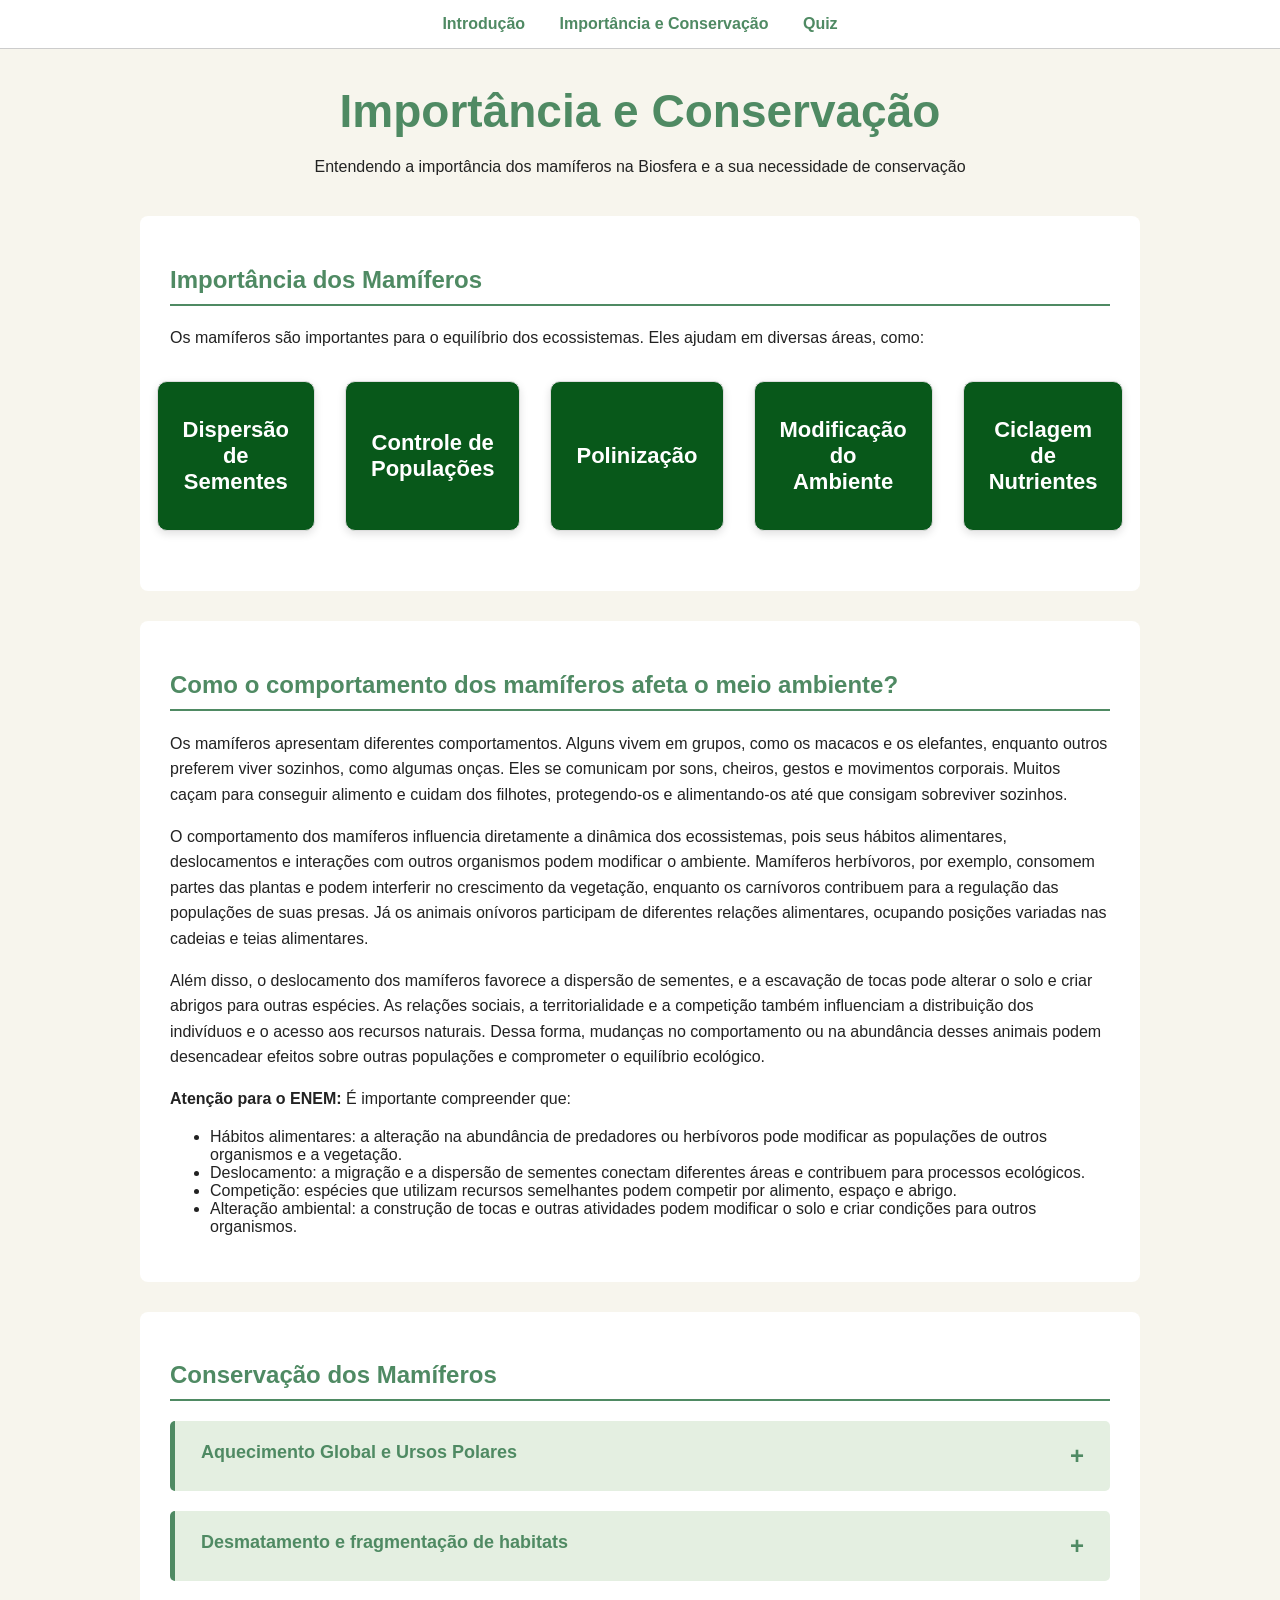
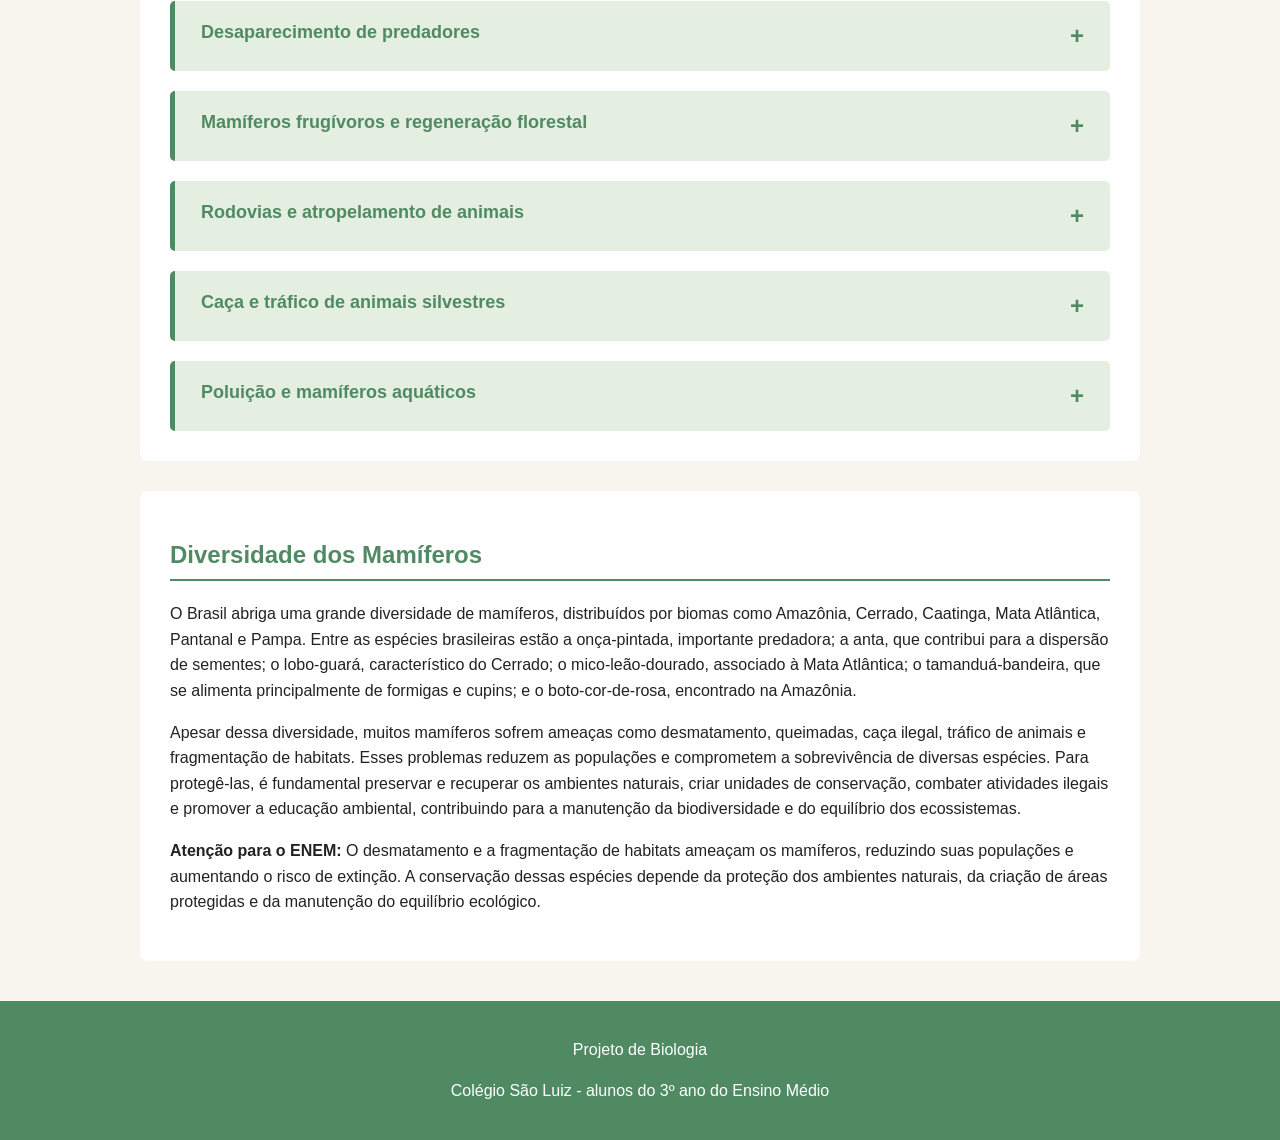
==== import.html @ 9867b781 "import" ====
<!DOCTYPE html>
<html lang="pt-br">

<head>
    <meta charset="UTF-8">
    <meta name="viewport" content="width=device-width, initial-scale=1.0">

    <title>Importância e Conservação | Mamíferos</title>

    <link rel="stylesheet" href="style.css">
</head>

<body>

    <!-- MENU -->
    <nav>
        <a href="index.html">Introdução</a>
        <a href="import.html">Importância e Conservação</a>
        <a href="quiz.html">Quiz</a>
    </nav>


    <!--CABEÇALHO-->

    <header>

        <h1>Importância e Conservação</h1>
        <p>Entendendo a importância dos mamíferos na Biosfera e a sua necessidade de conservação</p>

    </header>

    <main>

        <!-- IMPORTÂNCIA DOS MAMÍFEROS -->
        <section class="importancia">
        <h2>
            Importância dos Mamíferos
        </h2>

        <p>
            Os mamíferos são importantes para o equilíbrio dos ecossistemas.
            Eles ajudam em diversas áreas, como:
        </p>

        <div class="blocos-importancia">
            <button class="bloco-importancia" onclick="mostrarConteudo('dispersao')">
                <span>Dispersão de Sementes</span>
            </button>

            <button class="bloco-importancia" onclick="mostrarConteudo('controle')">
                <span>Controle de Populações</span>
            </button>
            
            <button class="bloco-importancia" onclick="mostrarConteudo('polinizacao')">
                <span>Polinização</span>
            </button>

            <button class="bloco-importancia" onclick="mostrarConteudo('modificacao')">
                <span>Modificação do Ambiente</span>
            </button>

            <button class="bloco-importancia" onclick="mostrarConteudo('ciclagem')">
                <span>Ciclagem de Nutrientes</span>
            </button>

        </div>

        <!-- CONTEÚDO BOTÕES -->
            <div id="dispersao" class="conteudo" style="display: none;">

                <h3>Dispersão de Sementes</h3>

                <p>
                    Os mamíferos frugívoros, que se alimentam de frutos, desempenham um papel
                    importante na regeneração das florestas. Ao ingerirem frutos, esses animais
                    podem transportar as sementes para outros locais, seja por meio do deslocamento
                    ou da eliminação nas fezes. Esse processo, chamado de dispersão de sementes,
                    contribui para a colonização de novas áreas, a manutenção da diversidade vegetal
                    e a recuperação de ambientes degradados.
                </p>

                <p>
                <strong>Atenção para o ENEM:</strong>
                A redução de mamíferos dispersores pode comprometer a regeneração florestal,
                pois diminui a chegada de sementes a novos locais. Esse fenômeno demonstra
                a interdependência entre animais e plantas e a importância das interações
                ecológicas para a manutenção da biodiversidade.
                </p>

                <img class="imagem-acordeao" src="imagens/dispersao.png" alt="Imagem de um pássaro dispersor de sementes">

            </div>

            <div id="controle" class="conteudo" style="display: none;">

                <h3>Controle de Populações</h3>

                <p>
                    Os mamíferos participam da regulação das populações de outros organismos
                    por meio das relações alimentares. Predadores, como a onça-pintada,
                    contribuem para controlar as populações de suas presas, enquanto herbívoros
                    influenciam a vegetação ao consumir folhas, frutos e outras partes das plantas.
                    Essas interações ajudam a manter o equilíbrio dinâmico dos ecossistemas e
                    influenciam a distribuição e a abundância das espécies.
                </p>

                <p>
                <strong>Atenção para o ENEM:</strong>
                A diminuição de um predador pode provocar o aumento de suas presas e alterar outros
                níveis da cadeia alimentar. Essas consequências podem se propagar pelo ecossistema,
                caracterizando uma cascata trófica. Entretanto, os efeitos dependem das espécies
                envolvidas e das características do ambiente.
                </p>

            </div>

            <div id="polinizacao" class="conteudo" style="display: none;">

                <h3>Polinização</h3>

                <p>
                    Embora seja frequentemente associada aos insetos, a polinização também pode
                    ser realizada por determinados mamíferos. Alguns morcegos, por exemplo,
                    alimentam-se do néctar das flores e transportam grãos de pólen entre elas.
                    Essa transferência favorece a fecundação das plantas e, em espécies vegetais
                    que dependem desse processo, contribui para a formação de frutos e sementes,
                    além de auxiliar na manutenção da diversidade vegetal.
                </p>

                <p>
                <strong>Atenção para o ENEM:</strong>
                A polinização é um exemplo de interação ecológica que pode beneficiar tanto a planta
                quanto o animal: a planta tem seu processo reprodutivo favorecido, enquanto o mamífero
                obtém alimento. Essa relação pode ser classificada como mutualismo quando ambas as
                espécies se beneficiam, especialmente em associações de dependência recíproca.
                </p>

                <img class="imagem-acordeao" src="imagens/polinizacao.png" alt="Imagem de uma abelha polinizando">

            </div>

            <div id="modificacao" class="conteudo" style="display: none;">

                <h3>Modificação do Ambiente</h3>

                <p>
                    Alguns mamíferos modificam fisicamente os ambientes em que vivem. Tatus e
                    outros animais escavadores, por exemplo, constroem tocas que alteram a
                    estrutura do solo e podem servir de abrigo para diferentes organismos.
                    Essas escavações também podem favorecer a infiltração de água e a movimentação
                    de nutrientes. Além disso, os resíduos e a decomposição dos organismos
                    contribuem para a ciclagem de nutrientes, processo essencial à manutenção da
                    fertilidade do solo e da produtividade dos ecossistemas.
                </p>

                <p>
                <strong>Atenção para o ENEM:</strong>
                As alterações provocadas pelos organismos no ambiente demonstram que os seres vivos
                não apenas dependem dos ecossistemas, mas também contribuem para modificá-los.
                Questões podem relacionar essas atividades à estrutura do solo, à disponibilidade
                de recursos e à criação de habitats para outras espécies.
                </p>

                <img class="imagem-acordeao" src="imagens/modificacao.png" alt="Imagem de um tatu cavando">

            </div>

            <div id="ciclagem" class="conteudo" style="display: none;">

                <h3>Ciclagem de Nutrientes</h3>

                <p>
                    Os mamíferos contribuem para a ciclagem de nutrientes ao participar da
                    decomposição indireta da matéria orgânica, da dispersão de sementes e da
                    transferência de nutrientes entre diferentes ambientes. Por meio das fezes
                    e da urina, eles devolvem nutrientes ao solo, onde podem ser reutilizados
                    pelas plantas e por outros organismos. Além disso, ao se alimentarem e se
                    deslocarem, podem transportar nutrientes de uma região para outra, contribuindo
                    para o funcionamento dos ecossistemas.
                </p>

                <p>
                <strong>Atenção para o ENEM:</strong>
                A ciclagem de nutrientes permite a reutilização da matéria nos ecossistemas e
                contribui para a manutenção da fertilidade do solo e do equilíbrio ecológico.
                </p>

            </div>

        </section>

        <!-- COMPORTAMENTO -->
        <section id="comportamento">

        <h2>
            Como o comportamento dos mamíferos afeta o meio ambiente?
        </h2>

            <p>
                Os mamíferos apresentam diferentes comportamentos. Alguns
                vivem em grupos, como os macacos e os elefantes, enquanto
                outros preferem viver sozinhos, como algumas onças. Eles
                se comunicam por sons, cheiros, gestos e movimentos corporais.
                Muitos caçam para conseguir alimento e cuidam dos filhotes,
                protegendo-os e alimentando-os até que consigam sobreviver
                sozinhos.
            </p>

            <p>
                O comportamento dos mamíferos influencia diretamente a
                dinâmica dos ecossistemas, pois seus hábitos alimentares,
                deslocamentos e interações com outros organismos podem
                modificar o ambiente. Mamíferos herbívoros, por exemplo,
                consomem partes das plantas e podem interferir no crescimento
                da vegetação, enquanto os carnívoros contribuem para a
                regulação das populações de suas presas. Já os animais
                onívoros participam de diferentes relações alimentares,
                ocupando posições variadas nas cadeias e teias alimentares.
            </p>

            <p>
                Além disso, o deslocamento dos mamíferos favorece a dispersão
                de sementes, e a escavação de tocas pode alterar o solo e criar
                abrigos para outras espécies. As relações sociais, a
                territorialidade e a competição também influenciam a distribuição
                dos indivíduos e o acesso aos recursos naturais. Dessa forma,
                mudanças no comportamento ou na abundância desses animais podem
                desencadear efeitos sobre outras populações e comprometer o
                equilíbrio ecológico.
            </p>

            <p>
                <strong>Atenção para o ENEM:</strong>
                É importante compreender que:
            </p>

            <ul>
                <li>
                    Hábitos alimentares: a alteração na abundância de predadores ou herbívoros pode modificar as populações de outros organismos e a vegetação.
                </li>
                <li>
                    Deslocamento: a migração e a dispersão de sementes conectam diferentes áreas e contribuem para processos ecológicos.
                </li>
                <li>
                    Competição: espécies que utilizam recursos semelhantes podem competir por alimento, espaço e abrigo.
                </li>
                <li>
                    Alteração ambiental: a construção de tocas e outras atividades podem modificar o solo e criar condições para outros organismos.
                </li>
            </ul>

        </section>

        <!-- CONSERVAÇÃO -->
        <section id="conservacao">

        <h2>
            Conservação dos Mamíferos
        </h2>

        <article class="acordeao">

            <button class="titulo-acordeao">
                Aquecimento Global e Ursos Polares
                <span>+</span>
            </button>

            <div class="conteudo-acordeao">

                <p>
                    O aumento da temperatura média global contribui para o derretimento
                    do gelo marinho do Ártico, reduzindo o habitat utilizado pelos ursos-
                    polares para caçar focas. Com menor acesso ao alimento, esses animais
                    podem enfrentar períodos mais longos de jejum e redução de sua
                    sobrevivência e reprodução.
                </p>

                <p>
                <strong>Atenção para o ENEM:</strong>
                A questão pode relacionar a emissão de gases de efeito estufa à perda de
                habitat e às alterações nas relações alimentares.
                </p>
                
                <img class="imagem-acordeao" src="imagens/ursopolar.png" alt="Imagem de um urso polar deslocado de seu habitat">

            </div>

        </article>

        <article class="acordeao">

            <button class="titulo-acordeao">
                Desmatamento e fragmentação de habitats
                <span>+</span>
            </button>

            <div class="conteudo-acordeao">

                <p>
                    A remoção da vegetação e a divisão de uma floresta em fragmentos
                    isolados reduzem os espaços disponíveis para alimentação, abrigo
                    e reprodução. Populações pequenas e isoladas ficam mais vulneráveis
                    a eventos ambientais, à endogamia e à perda de diversidade genética.
                </p>

                <p>
                <strong>Atenção para o ENEM:</strong>
                Atenção à diferença entre perda de habitat e fragmentação: esta última
                também dificulta o deslocamento e o fluxo gênico entre populações.
                </p>

                <img class="imagem-acordeao" src="imagens/desmatamento.png" alt="Imagem de desmatamento">

            </div>

        </article>

        <article class="acordeao">

            <button class="titulo-acordeao">
                Desaparecimento de predadores
                <span>+</span>
            </button>

            <div class="conteudo-acordeao">

                <p>
                    Quando grandes predadores diminuem, algumas populações de presas podem
                    aumentar e intensificar o consumo de determinados recursos. Isso pode
                    afetar a vegetação e outros organismos, provocando efeitos em diferentes
                    níveis da teia alimentar.
                </p>

                <p>
                <strong>Atenção para o ENEM:</strong>
                O conceito central é a cascata trófica: uma alteração no nível dos predadores
                pode repercutir em outros níveis da cadeia alimentar.
                </p>

            </div>

        </article>

        <article class="acordeao">

            <button class="titulo-acordeao">
                Mamíferos frugívoros e regeneração florestal
                <span>+</span>
            </button>

            <div class="conteudo-acordeao">

                <p>
                    Antas, primatas e outros mamíferos que consomem frutos podem
                    transportar sementes para longe da planta-mãe. A redução desses
                    animais pode limitar a dispersão de certas espécies vegetais e
                    modificar a composição e a regeneração da floresta.
                </p>

                <p>
                <strong>Atenção para o ENEM:</strong>
                A extinção local de um animal pode afetar plantas e outros organismos,
                demonstrando a interdependência entre as espécies.
                </p>

                <img class="imagem-acordeao" src="imagens/frugivoro.png" alt="Imagem de uma animal frugívoro">

            </div>

        </article>

        <article class="acordeao">

            <button class="titulo-acordeao">
                Rodovias e atropelamento de animais
                <span>+</span>
            </button>

            <div class="conteudo-acordeao">

                <p>
                    Rodovias atravessando ambientes naturais podem causar mortalidade por
                    atropelamento e dificultar o deslocamento de mamíferos. A separação de
                    populações pode reduzir o fluxo gênico e aumentar o isolamento,
                    especialmente quando existem poucas rotas alternativas.
                </p>

                <p>
                <strong>Atenção para o ENEM:</strong>
                Passagens de fauna, cercas direcionadoras e planejamento territorial
                podem reduzir impactos, desde que sejam adequados às espécies presentes.
                </p>

                <img class="imagem-acordeao" src="imagens/atropelado.png" alt="Imagem de um tamanduá atropelado">

            </div>

        </article>

        <article class="acordeao">

            <button class="titulo-acordeao">
                Caça e tráfico de animais silvestres
                <span>+</span>
            </button>

            <div class="conteudo-acordeao">

                <p>
                    A retirada de indivíduos da natureza pode diminuir populações e comprometer a
                    reprodução. Quando espécies que dispersam sementes ou controlam outras populações
                    se tornam raras, os efeitos podem ultrapassar a própria espécie explorada.
                </p>

                <p>
                <strong>Atenção para o ENEM:</strong>
                A conservação envolve fiscalização, combate ao comércio ilegal, proteção de habitats
                e ações de educação ambiental.
                </p>

                <img class="imagem-acordeao" src="imagens/trafico.png" alt="Imagem de pássaros sendo traficados">

            </div>

        </article>

        <article class="acordeao">

            <button class="titulo-acordeao">
                Poluição e mamíferos aquáticos
                <span>+</span>
            </button>

            <div class="conteudo-acordeao">

                <p>
                    Resíduos, substâncias tóxicas e poluentes lançados nos ambientes aquáticos
                    podem afetar golfinhos, botos e outros mamíferos. Algumas substâncias
                    persistentes acumulam-se nos organismos e podem atingir concentrações
                    maiores nos níveis tróficos mais elevados.
                </p>

                <p>
                <strong>Atenção para o ENEM:</strong>
                Diferencie bioacumulação, que ocorre no organismo ao longo do tempo,
                de biomagnificação, que corresponde ao aumento da concentração de certos
                contaminantes ao longo da cadeia alimentar.
                </p>

                <img class="imagem-acordeao" src="imagens/foca.png" alt="Imagem de uma foca vítima da poluição marítima">

            </div>

        </article>
        </section>

        <!-- DIVERSIDADE -->
        <section id="diversidade">

        <h2>
            Diversidade dos Mamíferos
        </h2>

            <p>
                O Brasil abriga uma grande diversidade de mamíferos, distribuídos por
                biomas como Amazônia, Cerrado, Caatinga, Mata Atlântica, Pantanal e Pampa.
                Entre as espécies brasileiras estão a onça-pintada, importante predadora;
                a anta, que contribui para a dispersão de sementes; o lobo-guará, característico
                do Cerrado; o mico-leão-dourado, associado à Mata Atlântica; o tamanduá-bandeira,
                que se alimenta principalmente de formigas e cupins; e o boto-cor-de-rosa,
                encontrado na Amazônia.
            </p>

            <p>
                Apesar dessa diversidade, muitos mamíferos sofrem ameaças como desmatamento,
                queimadas, caça ilegal, tráfico de animais e fragmentação de habitats. Esses
                problemas reduzem as populações e comprometem a sobrevivência de diversas
                espécies. Para protegê-las, é fundamental preservar e recuperar os ambientes
                naturais, criar unidades de conservação, combater atividades ilegais e promover
                a educação ambiental, contribuindo para a manutenção da biodiversidade e do
                equilíbrio dos ecossistemas.
            </p>

            <p>
                <strong>Atenção para o ENEM:</strong>
                O desmatamento e a fragmentação de habitats ameaçam os mamíferos, reduzindo
                suas populações e aumentando o risco de extinção. A conservação dessas espécies
                depende da proteção dos ambientes naturais, da criação de áreas protegidas e da
                manutenção do equilíbrio ecológico.
            </p>

        </section>
    </main>

<footer>
        <p>Projeto de Biologia</p>
        <p>Colégio São Luiz  - alunos do 3º ano do Ensino Médio</p>
    </footer>

    <script src="script.js"></script>

</body>

</html>
---- style.css ----
:root {
    --primary-color: #4F8A63;
    --accent-color: #1F4D3A;
    --bg-light: #F7F5ED;
    --bg-card: #E4EFE1;
    --text-dark: #222;
    --border-radius: 5px;
    --transition-fast: 0.3s;
}

html {
    scroll-behavior: smooth;
}

body {
    margin: 0;
    font-family: Arial, sans-serif;
    background-color: var(--bg-light);
    color: var(--text-dark);
}

p {
    line-height: 1.6;
}

/*PADRONIZAÇÃO DE CORES E TEXTOS*/
header .bloco-quadrante span {
    color: #777;
}

header, nav {
    text-align: center;
}

header h1, section h2, article h3, .titulo-acordeao, .bloco-quadrante h2, .bloco-quadrante h3, 
.conteudo h3, #progresso, #alternativas button {
    color: var(--primary-color);
}

header {
    background-color: var(--bg-light);
    padding: 35px 20px 10px;
}

header h1 {
    margin: 0;
    font-size: 46px;
}

nav {
    background-color: white;
    padding: 15px;
    border-bottom: 1px solid #ccc;
    position: sticky;
    top: 0;
    z-index: 1000;
}

nav a {
    color: var(--primary-color);
    text-decoration: none;
    margin: 0 15px;
    font-weight: bold;
}

nav a:hover {
    background-color: rgb(235, 233, 233);
    border-radius: 10px;
}

#menu-inicio{
    width: 25px;
    text-align: center;
  }

main {
    width: 85%;
    max-width: 1000px;
    margin: auto;
}

section {
    background-color: white;
    margin: 10px 0 30px;
    padding: 30px;
    border-radius: 8px;
}

section h2 {
    border-bottom: 2px solid var(--primary-color);
    padding-bottom: 10px;
}

article {
    background-color: var(--bg-card);
    padding: 20px;
    margin-top: 20px;
    border-left: 5px solid var(--primary-color);
    border-radius: var(--border-radius);
}

.conteudo{
    background-color: var(--bg-card);
    padding: 20px;
    margin-top: 20px;
    border-radius: var(--border-radius);
}

article h3, .conteudo h3 {
    margin-top: 0;
}

.destaque-inicio {
    max-width: 1000px;
    margin: 25px auto 0;
    display: flex;
    align-items: center;
    gap: 35px;
}

.imagem-resumo {
    width: 800px;
    height: auto;
    border-radius: 8px;
}

/* Acordeão */
.titulo-acordeao {
    width: 100%;
    background: transparent;
    border: none;
    font-size: 18px;
    font-weight: bold;
    cursor: pointer;
    display: flex;
    justify-content: space-between;
}

.titulo-acordeao span { font-size: 24px; }
.conteudo-acordeao {
    max-width: 1000px;
    margin: 25px auto 0;
    display: none;
    align-items: center;
    gap: 35px;
}

.imagem-acordeao { 
    width: 500px;
    height: auto;
    border-radius: 8px;
    margin-left: 10px;
}

/* Blocos */
.blocos-importancia {
    display: flex;
    align-items: center;
    justify-content: center;
    gap: 30px;
    margin: 30px 0;
}

.bloco-importancia {
    width: 280px;
    min-height: 150px;
    background-color: #08581a;
    border: 1px solid #ddd;
    border-radius: 10px;
    padding: 25px;
    cursor: pointer;
    box-shadow: 0 3px 8px rgba(0, 0, 0, 0.12);
    transition: var(--transition-fast);
}

.bloco-importancia:hover {
    transform: translateY(-5px);
}

.bloco-importancia { margin-top: 0; font-size: 22px; color: white; font-weight: bold; }
.bloco-importancia p { font-size: 16px; }
.conteudo { display: none; border-left: 5px solid #08581a; }
.conteudo h3 { color: #08581a; }

/*COMPONENTE DO QUIZ E RODAPÉ*/
#quiz-container { margin-top: 20px; }
#progresso { font-weight: bold; }

#alternativas {
    display: flex;
    flex-direction: column;
    gap: 10px;
    margin: 20px 0;
}

#alternativas button {
    padding: 12px;
    border: 1px solid var(--primary-color);
    border-radius: 6px;
    background-color: white;
    cursor: pointer;
    text-align: left;
    font-size: 16px;
}

#alternativas button:hover { background-color: #e8edf2; }

#alternativas button.correta {
    background-color: #d4edda;
    border-color: #2e7d32;
    color: #1b5e20;
}

#alternativas button.errada {
    background-color: #f8d7da;
    border-color: #c62828;
    color: #8e0000;
}

#alternativas button:disabled { cursor: default; }

#feedback {
    margin-top: 15px;
    padding: 12px;
    background-color: var(--bg-light);
    border-radius: var(--border-radius);
    font-weight: bold;
}

#proxima, #refazer {
    background-color: var(--primary-color);
    color: white;
    border: none;
    padding: 12px 20px;
    border-radius: 6px;
    cursor: pointer;
}

#proxima { display: none; }
#refazer { font-weight: bold; }
#proxima:hover, #refazer:hover { background-color: var(--accent-color); }

footer {
    background-color: var(--primary-color);
    color: white;
    text-align: center;
    padding: 20px;
    margin-top: 40px;
}
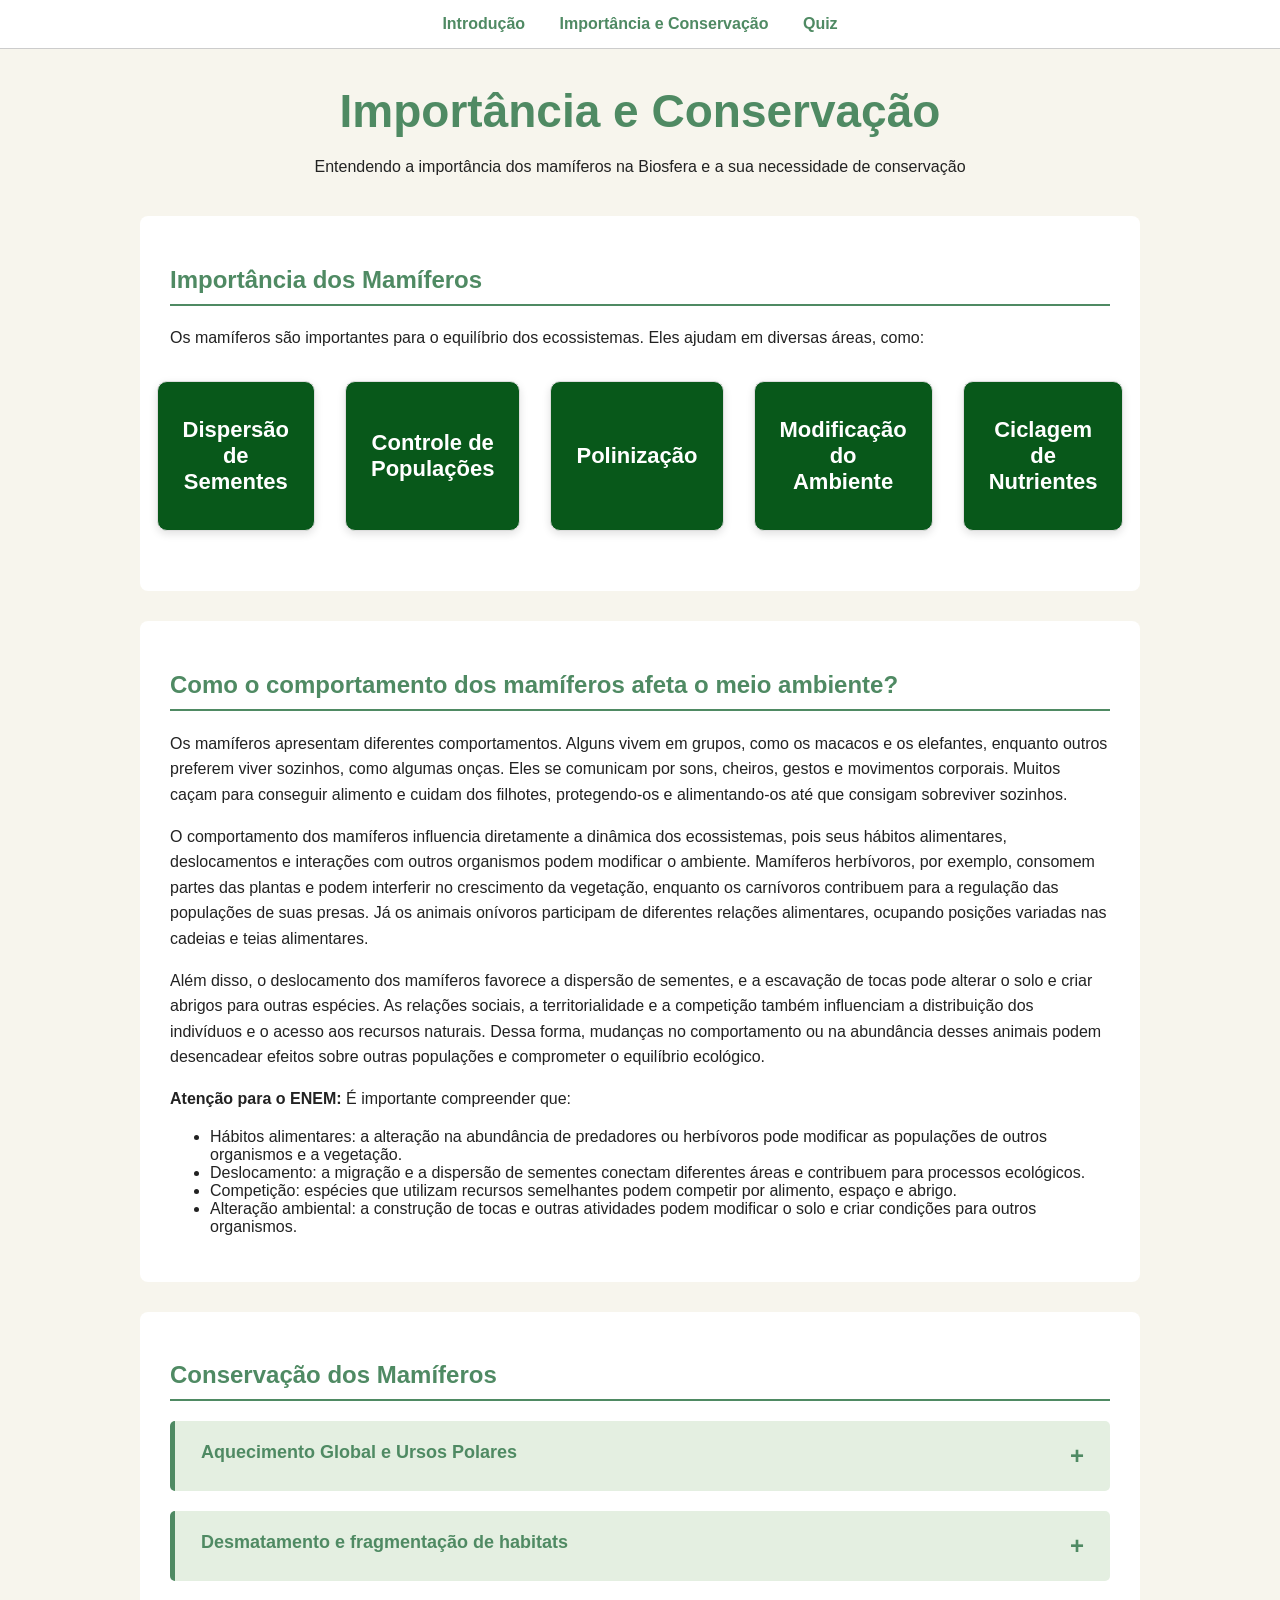
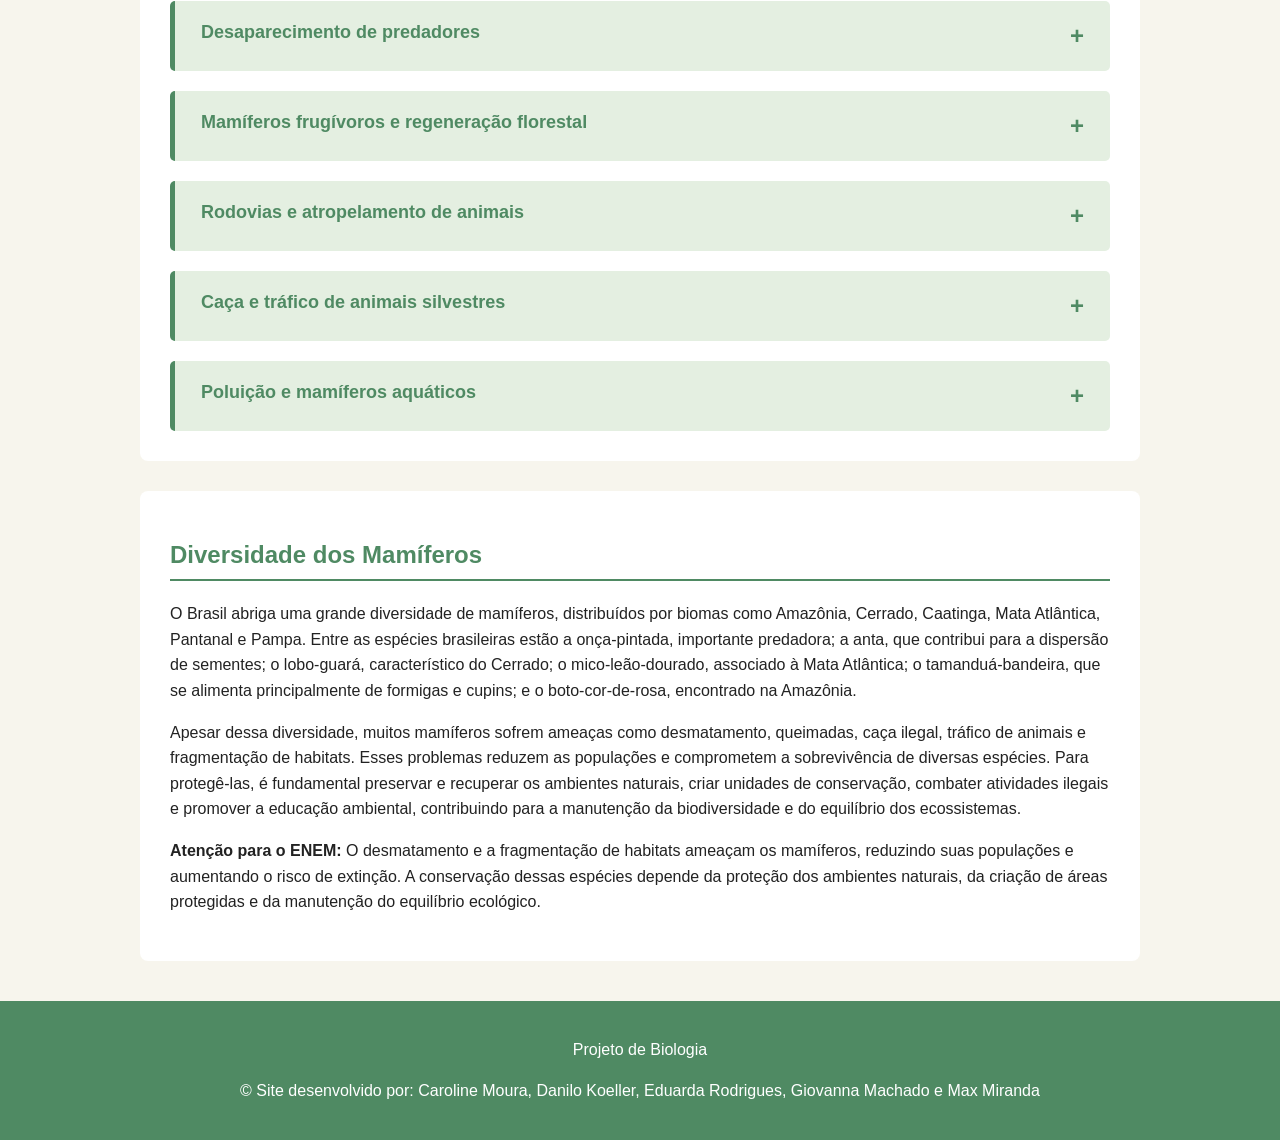
==== commit e7ccc5db: "import" ====
--- a/import.html
+++ b/import.html
@@ -494,7 +494,7 @@
 
 <footer>
         <p>Projeto de Biologia</p>
-        <p>Colégio São Luiz  - alunos do 3º ano do Ensino Médio</p>
+        <p>&copy Site desenvolvido por: Caroline Moura, Danilo Koeller, Eduarda Rodrigues, Giovanna Machado e Max Miranda</p>
     </footer>
 
     <script src="script.js"></script>
